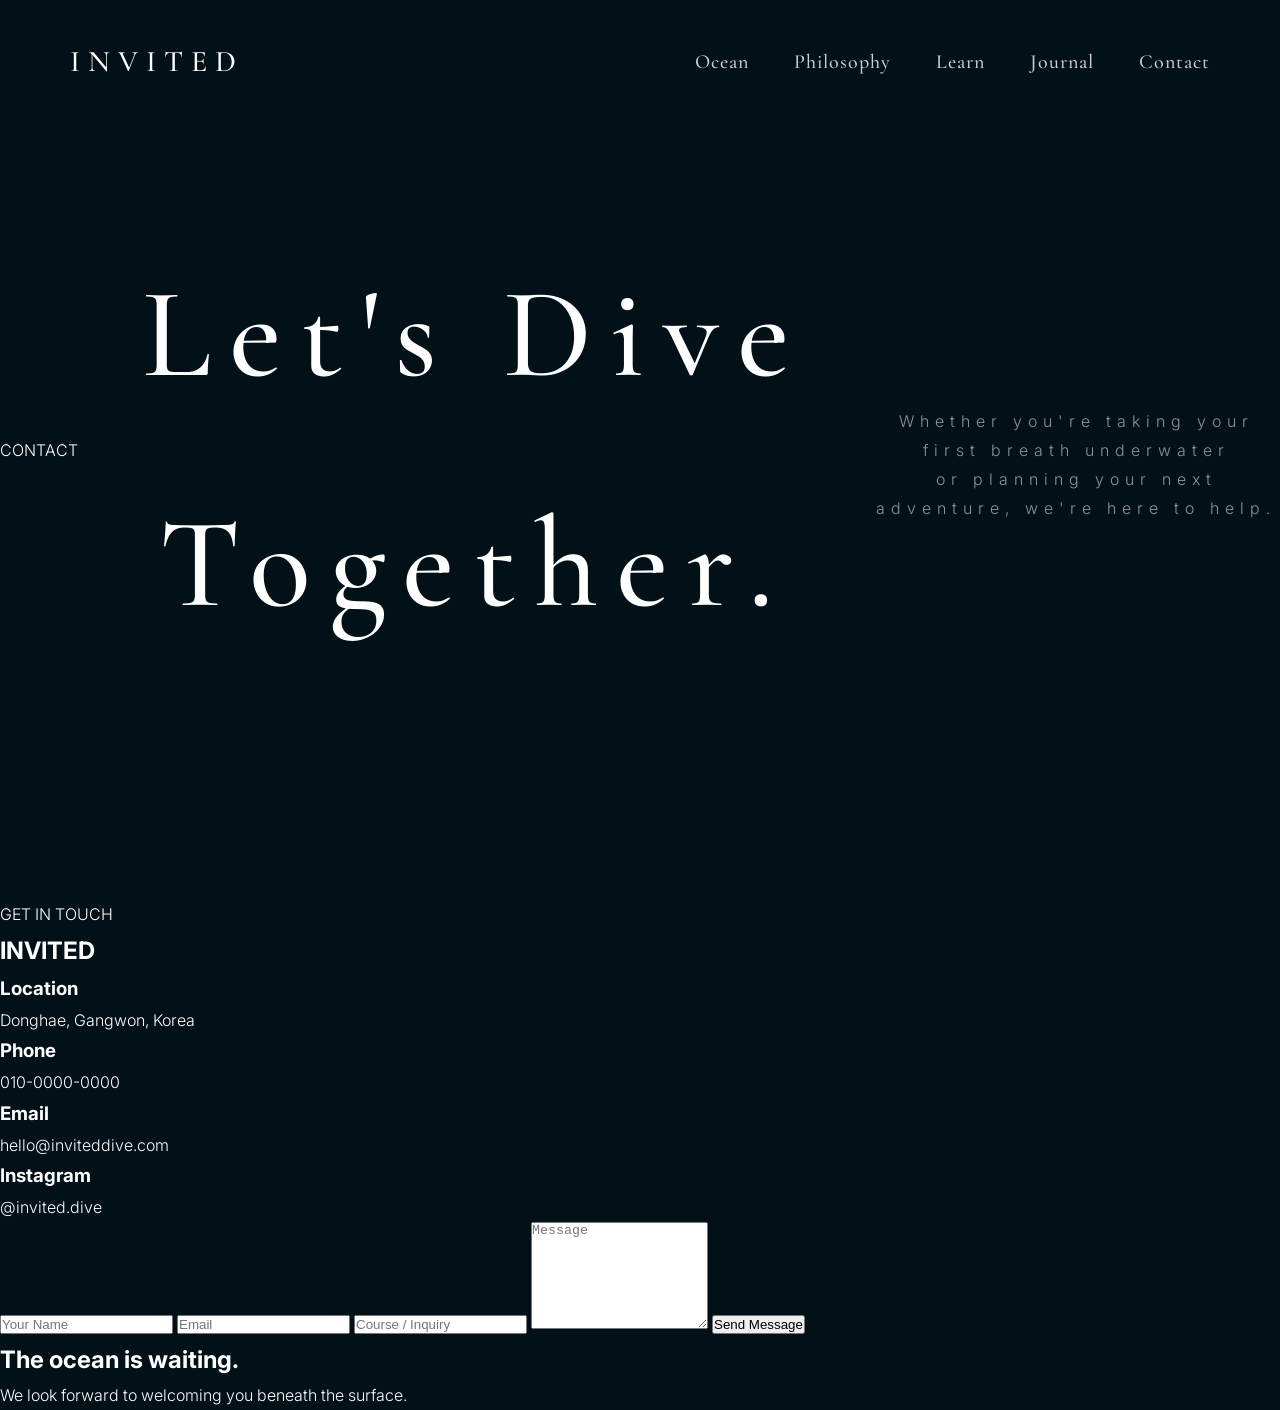
==== contact.html @ 9dbe4a67 "Update contact.html" ====
<!DOCTYPE html>
<html lang="ko">

<head>

    <meta charset="UTF-8">
    <meta name="viewport" content="width=device-width, initial-scale=1.0">

    <title>Contact | INVITED</title>

    <link rel="preconnect" href="https://fonts.googleapis.com">
    <link rel="preconnect" href="https://fonts.gstatic.com" crossorigin>

    <link href="https://fonts.googleapis.com/css2?family=Cormorant+Garamond:wght@400;500;600&family=Inter:wght@300;400;500&display=swap" rel="stylesheet">

    <link rel="stylesheet" href="css/style.css">
    <link rel="stylesheet" href="css/contact.css">

</head>

<body>

<nav>

    <div class="logo">
        <a href="index.html">INVITED</a>
    </div>

    <ul>
        <li><a href="ocean.html">Ocean</a></li>
        <li><a href="philosophy.html">Philosophy</a></li>
        <li><a href="learn.html">Learn</a></li>
        <li><a href="journal.html">Journal</a></li>
        <li><a href="contact.html">Contact</a></li>
    </ul>

</nav>



<section class="hero">

    <span>CONTACT</span>

    <h1>Let's Dive Together.</h1>

    <p>
        Whether you're taking your first breath underwater<br>
        or planning your next adventure, we're here to help.
    </p>

</section>



<section class="contact-wrapper">

    <div class="contact-info">

        <span>GET IN TOUCH</span>

        <h2>INVITED</h2>

        <div class="info-item">
            <h3>Location</h3>
            <p>Donghae, Gangwon, Korea</p>
        </div>

        <div class="info-item">
            <h3>Phone</h3>
            <p>010-0000-0000</p>
        </div>

        <div class="info-item">
            <h3>Email</h3>
            <p>hello@inviteddive.com</p>
        </div>

        <div class="info-item">
            <h3>Instagram</h3>
            <p>@invited.dive</p>
        </div>

    </div>



    <form class="contact-form">

        <input type="text" placeholder="Your Name">

        <input type="email" placeholder="Email">

        <input type="text" placeholder="Course / Inquiry">

        <textarea rows="7" placeholder="Message"></textarea>

        <button type="submit">
            Send Message
        </button>

    </form>

</section>



<section class="ending">

    <h2>
        The ocean is waiting.
    </h2>

    <p>
        We look forward to welcoming you beneath the surface.
    </p>

</section>

</body>

</html>
---- css/style.css ----
/* ========================================
   INVITED - HOME STYLE
======================================== */

@import url('https://fonts.googleapis.com/css2?family=Cormorant+Garamond:wght@400;500;600&family=Inter:wght@300;400;500&display=swap');

:root{

    --navy:#021018;
    --white:#ffffff;

    --font-title:"Cormorant Garamond", serif;
    --font-body:"Inter","Pretendard","Noto Sans KR",sans-serif;

}

*{
    margin:0;
    padding:0;
    box-sizing:border-box;
}

html{
    scroll-behavior:smooth;
}

body{

    background:var(--navy);

    color:var(--white);

    overflow-x:hidden;

    font-family:var(--font-body);

    font-weight:300;

    line-height:1.8;

    -webkit-font-smoothing:antialiased;

    text-rendering:optimizeLegibility;

}

img{

    display:block;

    width:100%;

}

a{

    text-decoration:none;

}



/* ========================================
   NAVIGATION
======================================== */

nav{

    position:fixed;

    top:0;

    left:0;

    width:100%;

    padding:35px 70px;

    display:flex;

    justify-content:space-between;

    align-items:center;

    z-index:999;

}

.logo a{

    font-family:var(--font-title);

    font-size:30px;

    font-weight:500;

    letter-spacing:8px;

    color:#ffffff;

    transition:.3s;

}

.logo a:hover{

    opacity:.8;

}

nav ul{

    display:flex;

    gap:45px;

    list-style:none;

}

nav li a{

    font-family:var(--font-title);

    font-size:20px;

    font-weight:500;

    letter-spacing:1px;

    color:#ffffff;

    opacity:.8;

    transition:.3s;

}

nav li a:hover{

    opacity:1;

}



/* ========================================
   HERO
======================================== */

.hero{

    position:relative;

    height:100vh;

    display:flex;

    justify-content:center;

    align-items:center;

    text-align:center;

    overflow:hidden;

}

.hero-video{

    position:absolute;

    top:50%;

    left:50%;

    width:100%;

    height:100%;

    object-fit:cover;

    transform:translate(-50%,-50%);

    z-index:0;

    filter:brightness(.65);

}

.overlay{

    position:absolute;

    inset:0;

    background:
    linear-gradient(
    180deg,
    rgba(0,0,0,.25),
    rgba(0,0,0,.45)
    ),
    radial-gradient(
    circle at top,
    rgba(255,255,255,.08),
    transparent 60%
    );

    z-index:1;

}

.hero-content{

    position:relative;

    z-index:2;

    animation:fadeUp 2s ease;

}

.hero h1{

    font-family:var(--font-title);

    font-size:8rem;

    font-weight:500;

    letter-spacing:18px;

}

.hero h2{

    margin-top:20px;

    font-family:var(--font-body);

    font-size:1.5rem;

    font-weight:300;

    opacity:.9;

}

.hero p{

    margin-top:30px;

    font-family:var(--font-body);

    letter-spacing:6px;

    opacity:.55;

}

.scroll{

    position:absolute;

    bottom:50px;

    left:50%;

    transform:translateX(-50%);

    font-size:28px;

    opacity:.6;

    animation:float 2s infinite;

    z-index:2;

}



/* ========================================
   ANIMATION
======================================== */

@keyframes fadeUp{

    from{

        opacity:0;

        transform:translateY(60px);

    }

    to{

        opacity:1;

        transform:translateY(0);

    }

}

@keyframes float{

    0%{

        transform:translate(-50%,0);

    }

    50%{

        transform:translate(-50%,10px);

    }

    100%{

        transform:translate(-50%,0);

    }

}



/* ========================================
   MOBILE
======================================== */

@media(max-width:900px){

nav{

    padding:25px;

}

nav ul{

    display:none;

}

.logo a{

    font-size:26px;

    letter-spacing:6px;

}

.hero h1{

    font-size:4.5rem;

    letter-spacing:8px;

}

.hero h2{

    font-size:1.1rem;

}

.hero p{

    font-size:.8rem;

    letter-spacing:3px;

}

}
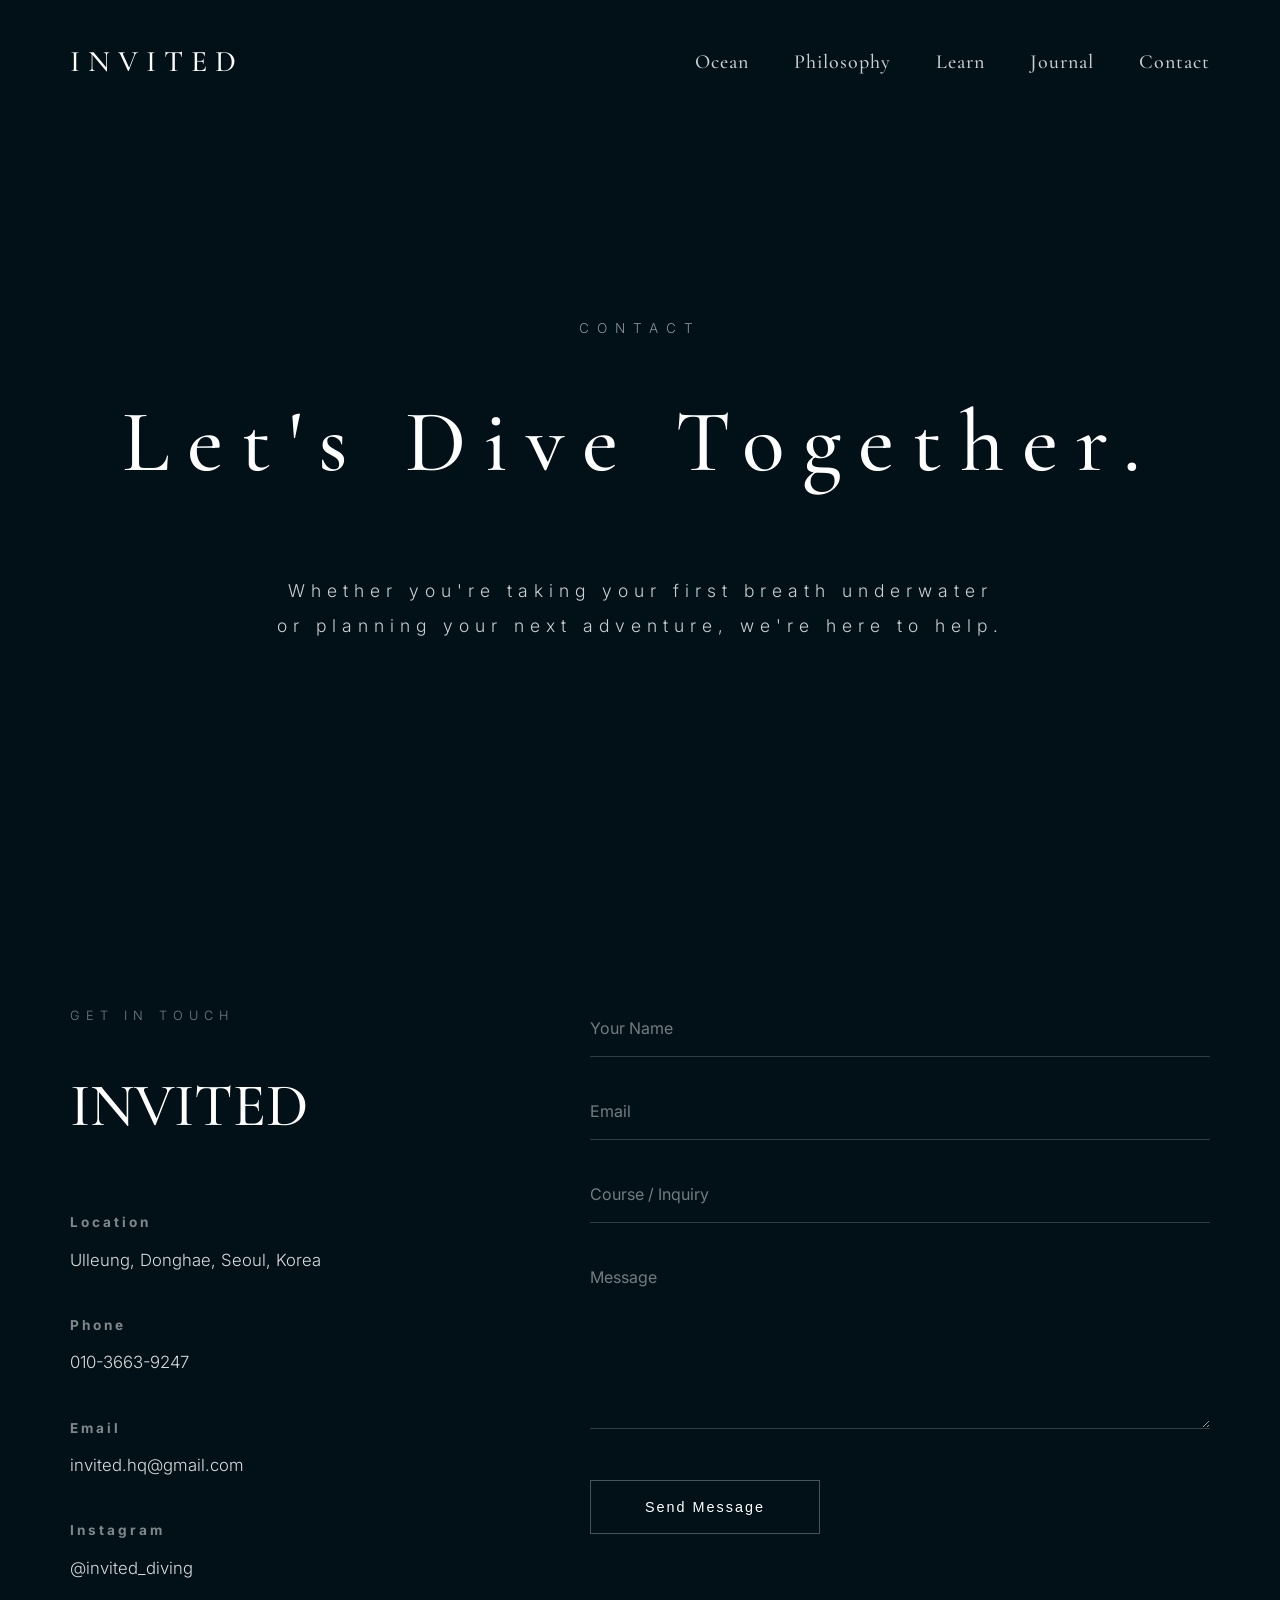
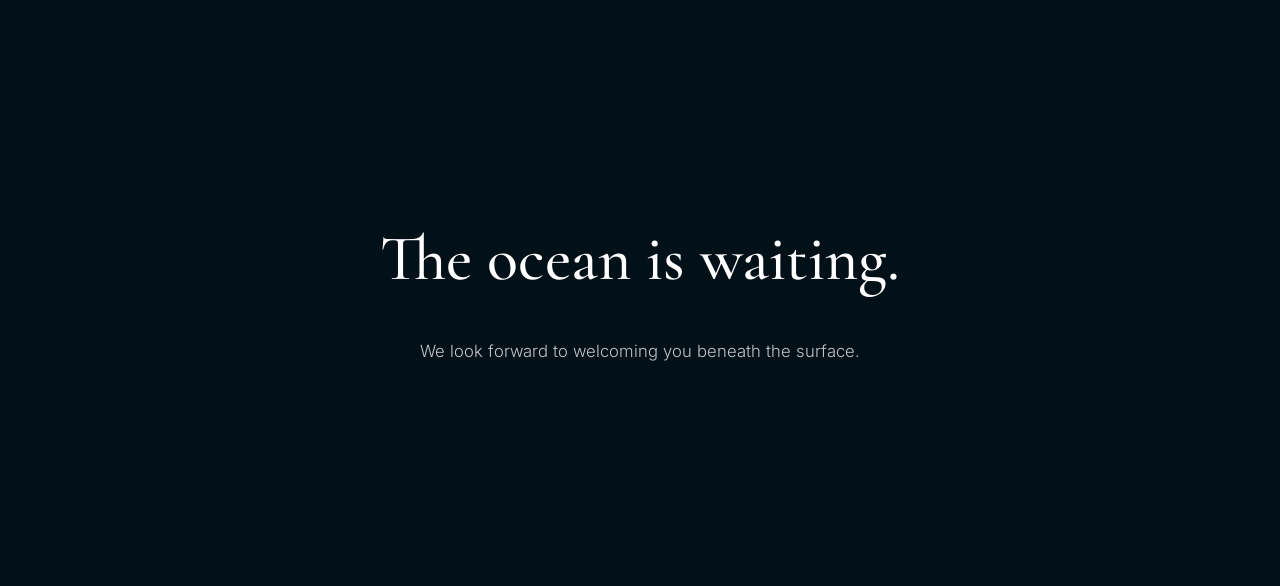
==== commit 47d69b74: "Update contact.html" ====
--- a/contact.html
+++ b/contact.html
@@ -63,22 +63,22 @@
 
         <div class="info-item">
             <h3>Location</h3>
-            <p>Donghae, Gangwon, Korea</p>
+            <p>Ulleung, Donghae, Seoul, Korea</p>
         </div>
 
         <div class="info-item">
             <h3>Phone</h3>
-            <p>010-0000-0000</p>
+            <p>010-3663-9247</p>
         </div>
 
         <div class="info-item">
             <h3>Email</h3>
-            <p>hello@inviteddive.com</p>
+            <p>invited.hq@gmail.com</p>
         </div>
 
         <div class="info-item">
             <h3>Instagram</h3>
-            <p>@invited.dive</p>
+            <p>@invited_diving</p>
         </div>
 
     </div>
--- a/css/contact.css
+++ b/css/contact.css
@@ -0,0 +1,328 @@
+/* ========================================
+   INVITED - CONTACT
+======================================== */
+
+:root{
+    --navy:#021018;
+    --white:#ffffff;
+}
+
+
+
+/* ========================================
+   BODY
+======================================== */
+
+body{
+    background:var(--navy);
+    color:var(--white);
+}
+
+
+
+/* ========================================
+   HERO
+======================================== */
+
+.hero{
+
+    min-height:75vh;
+
+    display:flex;
+    flex-direction:column;
+    justify-content:center;
+    align-items:center;
+
+    text-align:center;
+
+    padding:140px 20px 80px;
+
+}
+
+.hero span{
+
+    letter-spacing:8px;
+
+    font-size:.85rem;
+
+    opacity:.55;
+
+}
+
+.hero h1{
+
+    margin:22px 0;
+
+    font-family:"Cormorant Garamond",serif;
+
+    font-size:5.5rem;
+
+    font-weight:500;
+
+}
+
+.hero p{
+
+    font-size:1.1rem;
+
+    line-height:2;
+
+    opacity:.8;
+
+}
+
+
+
+/* ========================================
+   CONTACT
+======================================== */
+
+.contact-wrapper{
+
+    max-width:1280px;
+
+    margin:100px auto 180px;
+
+    padding:0 70px;
+
+    display:grid;
+
+    grid-template-columns:420px 1fr;
+
+    gap:100px;
+
+}
+
+.contact-info span{
+
+    letter-spacing:6px;
+
+    font-size:.8rem;
+
+    opacity:.45;
+
+}
+
+.contact-info h2{
+
+    margin:22px 0 50px;
+
+    font-family:"Cormorant Garamond",serif;
+
+    font-size:3.8rem;
+
+    font-weight:500;
+
+}
+
+.info-item{
+
+    margin-bottom:38px;
+
+}
+
+.info-item h3{
+
+    margin-bottom:10px;
+
+    font-size:.85rem;
+
+    letter-spacing:3px;
+
+    opacity:.5;
+
+}
+
+.info-item p{
+
+    font-size:1.05rem;
+
+    opacity:.85;
+
+}
+
+
+
+/* ========================================
+   FORM
+======================================== */
+
+.contact-form{
+
+    display:flex;
+
+    flex-direction:column;
+
+    gap:26px;
+
+}
+
+.contact-form input,
+.contact-form textarea{
+
+    width:100%;
+
+    padding:18px 0;
+
+    background:none;
+
+    border:none;
+
+    border-bottom:1px solid rgba(255,255,255,.18);
+
+    color:#fff;
+
+    font-size:1rem;
+
+    font-family:"Inter",sans-serif;
+
+    outline:none;
+
+}
+
+.contact-form textarea{
+
+    resize:vertical;
+
+    min-height:180px;
+
+}
+
+.contact-form input::placeholder,
+.contact-form textarea::placeholder{
+
+    color:rgba(255,255,255,.45);
+
+}
+
+.contact-form button{
+
+    width:230px;
+
+    margin-top:25px;
+
+    padding:18px;
+
+    background:transparent;
+
+    color:#fff;
+
+    border:1px solid rgba(255,255,255,.28);
+
+    font-size:.9rem;
+
+    letter-spacing:2px;
+
+    cursor:pointer;
+
+    transition:.35s;
+
+}
+
+.contact-form button:hover{
+
+    background:#fff;
+
+    color:#021018;
+
+}
+
+
+
+/* ========================================
+   ENDING
+======================================== */
+
+.ending{
+
+    text-align:center;
+
+    padding:0 20px 220px;
+
+}
+
+.ending h2{
+
+    font-family:"Cormorant Garamond",serif;
+
+    font-size:4rem;
+
+    font-weight:500;
+
+    margin-bottom:20px;
+
+}
+
+.ending p{
+
+    font-size:1.05rem;
+
+    opacity:.75;
+
+}
+
+
+
+/* ========================================
+   MOBILE
+======================================== */
+
+@media (max-width:900px){
+
+    .hero{
+
+        min-height:65vh;
+
+        padding:120px 25px 60px;
+
+    }
+
+    .hero h1{
+
+        font-size:3.5rem;
+
+    }
+
+    .hero p{
+
+        font-size:1rem;
+
+    }
+
+    .contact-wrapper{
+
+        grid-template-columns:1fr;
+
+        gap:70px;
+
+        padding:0 25px;
+
+        margin:70px auto 120px;
+
+    }
+
+    .contact-info h2{
+
+        font-size:3rem;
+
+    }
+
+    .ending{
+
+        padding:0 25px 140px;
+
+    }
+
+    .ending h2{
+
+        font-size:2.8rem;
+
+    }
+
+    .contact-form button{
+
+        width:100%;
+
+    }
+
+}
